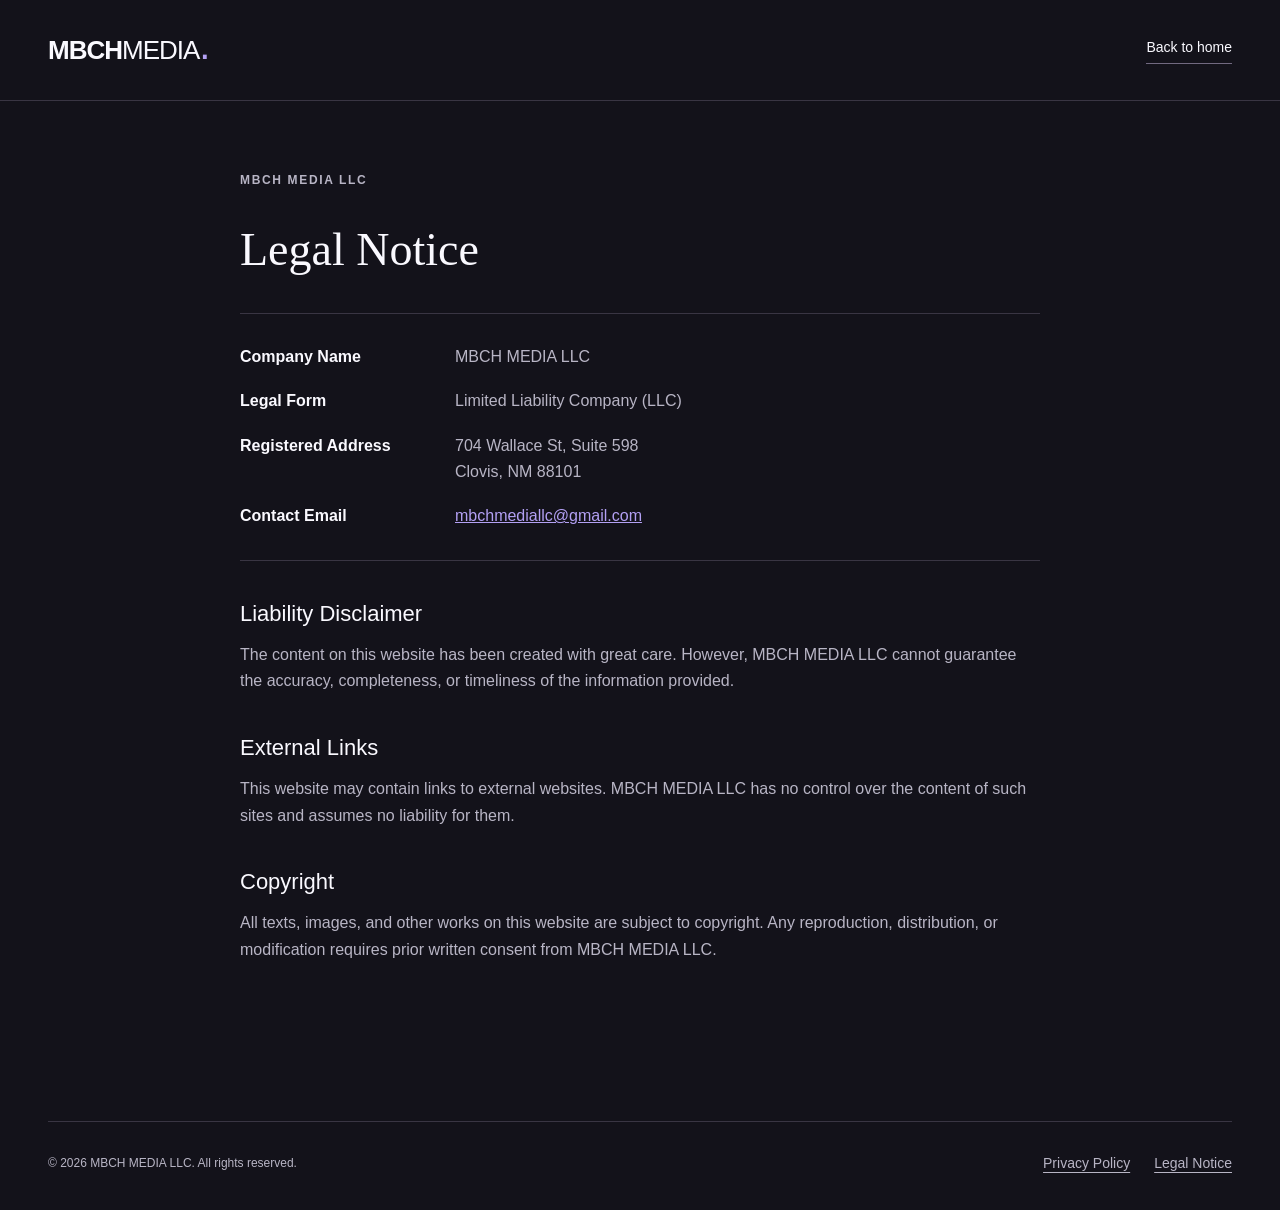
==== legal.html @ a82c26c4 "Add files via upload" ====
<!doctype html><html lang="en"><head><meta charset="utf-8"><meta name="viewport" content="width=device-width, initial-scale=1"><title>Legal Notice | MBCH MEDIA</title><meta name="description" content="Company information, contact details and copyright notice for MBCH MEDIA LLC."><link rel="icon" href="assets/favicon.png"><link rel="stylesheet" href="styles.css"></head><body><a class="skip-link" href="#main">Skip to content</a><header class="header"><div class="container header-inner"><a class="wordmark" href="./" aria-label="MBCH Media home"><strong>MBCH</strong><span>MEDIA</span><i aria-hidden="true">.</i></a><a class="text-link" href="./">Back to home</a></div></header><main id="main" class="container legal-page"><p class="eyebrow">MBCH MEDIA LLC</p><h1>Legal Notice</h1><dl class="legal-details"><dt>Company Name</dt><dd>MBCH MEDIA LLC</dd><dt>Legal Form</dt><dd>Limited Liability Company (LLC)</dd><dt>Registered Address</dt><dd>704 Wallace St, Suite 598<br>Clovis, NM 88101</dd><dt>Contact Email</dt><dd><a href="mailto:mbchmediallc@gmail.com">mbchmediallc@gmail.com</a></dd></dl>
<h2>Liability Disclaimer</h2><p>The content on this website has been created with great care. However, MBCH MEDIA LLC cannot guarantee the accuracy, completeness, or timeliness of the information provided.</p>
<h2>External Links</h2><p>This website may contain links to external websites. MBCH MEDIA LLC has no control over the content of such sites and assumes no liability for them.</p>
<h2>Copyright</h2><p>All texts, images, and other works on this website are subject to copyright. Any reproduction, distribution, or modification requires prior written consent from MBCH MEDIA LLC.</p></main><footer class="footer container"><div class="footer-bottom"><p>© 2026 MBCH MEDIA LLC. All rights reserved.</p><nav class="footer-legal" aria-label="Legal information"><a href="./privacy.html">Privacy Policy</a><a href="./legal.html">Legal Notice</a></nav></div></footer></body></html>
---- styles.css ----
@charset "UTF-8";
:root{--ink:#13121a;--panel:#1d1b27;--paper:#f7f7fa;--white:#faf9ff;--muted:#b8b5c5;--accent:#b3a0f4;--purple:#7250d4;--border:#393543;--max:1200px}*{box-sizing:border-box}html{scroll-behavior:smooth;scroll-padding-top:95px}body{margin:0;background:var(--ink);color:var(--white);font-family:Arial,Helvetica,sans-serif;font-size:16px;line-height:1.65}a{color:inherit;text-decoration:none}button,input,textarea,select{font:inherit}button,a,input,textarea,select{-webkit-tap-highlight-color:transparent}a,button{touch-action:manipulation}a:focus-visible,button:focus-visible{outline:3px solid var(--accent);outline-offset:6px}input:focus-visible,textarea:focus-visible,select:focus-visible{outline:2px solid var(--purple);outline-offset:3px}.container{width:min(var(--max),calc(100% - 96px));margin-inline:auto}.skip-link{position:fixed;z-index:99;top:10px;left:10px;transform:translateY(-160%);background:var(--white);color:var(--ink);padding:10px 20px}.skip-link:focus{transform:none}.header{border-bottom:1px solid var(--border);background:var(--ink)}.header-inner{min-height:100px;display:flex;align-items:center;justify-content:space-between;gap:24px}.wordmark{font-size:26px;letter-spacing:-1px;white-space:nowrap;line-height:1}.wordmark strong{font-weight:800}.wordmark span{font-weight:400}.wordmark i{font-style:normal;color:var(--accent);font-size:40px;line-height:0}.header nav{display:flex;gap:36px;align-items:center;font-size:14px}.header nav a:not(.nav-contact){color:var(--muted)}.header nav a:hover{color:var(--white)}.nav-contact{padding:10px 20px;border:1px solid #60566f;border-radius:4px}.nav-contact:hover{border-color:var(--accent)}.menu-toggle{display:none;background:none;border:1px solid var(--border);color:var(--white);padding:8px 14px;border-radius:4px}.hero{display:grid;grid-template-columns:1.14fr 1fr;gap:44px;padding-top:76px}.eyebrow{font-size:12px;font-weight:600;letter-spacing:1.65px;text-transform:uppercase;display:flex;align-items:center;gap:12px;margin:0 0 30px}.hero .eyebrow{color:var(--accent)}.line{width:24px;height:1px;background:currentColor}.hero h1{font-family:Georgia,'Times New Roman',serif;font-size:clamp(52px,5.65vw,84px);font-weight:400;line-height:1.07;letter-spacing:-3px;margin:0 0 30px}em{font-weight:400;color:var(--accent)}.hero-description{color:var(--muted);max-width:435px;font-size:17px;line-height:1.75;margin:0 0 32px}.hero-actions{display:flex;align-items:center;gap:24px;flex-wrap:wrap}.button{border:0;border-radius:4px;display:inline-flex;align-items:center;justify-content:center;background:var(--accent);color:var(--ink);font-size:14px;font-weight:600;padding:15px 23px;cursor:pointer;min-height:50px;transition:background .2s,transform .2s}.button:hover{background:#c7b8ff;transform:translateY(-2px)}.text-link{font-size:14px;border-bottom:1px solid #716980;padding-bottom:4px}.text-link:hover{color:var(--accent)}.hero-image{margin:0;position:relative;border-radius:4px;overflow:hidden;background:var(--panel);min-height:460px}.hero-image img{height:100%;width:100%;object-fit:cover;object-position:61% center;display:block;position:absolute;inset:0}.hero-image:after{content:"";position:absolute;inset:40% 0 0;background:linear-gradient(transparent,rgba(19,18,26,.8));pointer-events:none}.hero-image figcaption{position:absolute;z-index:1;bottom:25px;left:28px;right:28px;display:flex;flex-direction:column;font-family:Georgia,serif;font-size:24px;line-height:1.3}.hero-image figcaption span:last-child{color:#d4c8fa;font-style:italic}.hero-foot{grid-column:1/-1;margin-top:18px;display:flex;justify-content:space-between;gap:20px;border-top:1px solid var(--border);padding:21px 0 29px;font-size:12px;letter-spacing:.4px;color:var(--muted)}.light-section{background:var(--paper);color:var(--ink)}.light-section em{color:var(--purple)}.about{padding:70px 0 65px}.section-top{display:flex;align-items:baseline;justify-content:space-between;gap:20px;margin-bottom:45px}.section-top .eyebrow{margin:0}.section-note{font-size:12px;color:#6b6479}.about-grid{display:grid;grid-template-columns:1fr 1fr;gap:80px;align-items:start}h2{font-family:Georgia,'Times New Roman',serif;font-size:clamp(38px,4vw,58px);font-weight:400;line-height:1.15;letter-spacing:-1.6px;margin:0}.about-copy p{color:#665f72;margin:0 0 22px}.about-copy .lead{font-size:20px;line-height:1.6;color:var(--ink)}.formats{display:grid;grid-template-columns:repeat(4,1fr);margin-top:48px;border-top:1px solid #dedce5;padding-top:25px;gap:25px}.format-number{font-size:12px;color:var(--purple)}h3{font-size:18px;font-weight:500;margin:15px 0 6px}.formats p{font-size:14px;color:#665f72;margin:0}.values{padding-top:70px;padding-bottom:85px}.values .section-note{color:var(--muted)}.values-heading{display:flex;align-items:end;justify-content:space-between;gap:40px;margin-bottom:45px}.values-heading>p{max-width:330px;color:var(--muted);margin:0 0 4px}.value-grid{display:grid;grid-template-columns:repeat(3,1fr);gap:0;border-top:1px solid var(--border);border-bottom:1px solid var(--border)}.value-grid article{padding:32px 36px 32px 0}.value-grid article+article{border-left:1px solid var(--border);padding-left:36px}.value-number{font-family:Georgia,serif;font-size:30px;color:var(--accent);font-style:italic}.value-grid h3{font-family:Georgia,serif;font-size:30px;margin:22px 0 12px}.value-grid p{color:var(--muted);max-width:280px;margin:0 0 32px}.value-tag{font-size:12px;letter-spacing:.5px;color:var(--accent)}.contact{padding:70px 0 65px}.contact-grid{display:grid;grid-template-columns:.95fr 1fr;gap:95px}.contact-copy>p{max-width:330px;color:#665f72;margin:24px 0}.email-link{font-size:18px;border-bottom:1px solid #9989c6;padding-bottom:4px;display:inline-block;margin-top:12px;overflow-wrap:anywhere}.contact-copy .response-note{font-size:13px;margin-top:20px}.form-row{display:grid;grid-template-columns:1fr 1fr;gap:20px}.field{margin-bottom:19px;min-width:0}label{font-size:14px;display:block;margin-bottom:7px}label span{color:var(--purple)}input,select,textarea{width:100%;border:1px solid #d9d5e1;border-radius:4px;background:#fff;color:var(--ink);padding:11px 12px;min-height:46px}input::placeholder,textarea::placeholder{color:#817a8c;opacity:1}textarea{resize:vertical}select{cursor:pointer}.form-note{font-size:13px;line-height:1.6;color:#665f72;margin:2px 0 19px}.button-dark{background:var(--ink);color:var(--white)}.button-dark:hover{background:#35294b}.copy-button{display:inline-block;color:#534562;background:none;border:0;border-bottom:1px solid #9989c6;padding:4px 0;margin-left:15px;font-size:13px;cursor:pointer}.copy-button[hidden]{display:none}.form-status{font-size:13px;color:#534562;margin:12px 0 0;min-height:22px}.footer{padding-top:42px;padding-bottom:24px}.footer-main{display:flex;justify-content:space-between;align-items:center;gap:25px;padding-bottom:35px}.footer-main p{color:var(--muted);font-size:14px;margin:0}.footer-bottom{border-top:1px solid var(--border);padding-top:20px;display:flex;justify-content:space-between;gap:25px;font-size:12px;color:var(--muted)}.footer-bottom p{margin:0}.footer-bottom a:hover{color:var(--white)}.legal-page{max-width:800px;padding:70px 0 100px}.legal-page h1{font-family:Georgia,serif;font-size:46px;font-weight:400;line-height:1.2}.legal-page h2{font-family:Arial,sans-serif;font-size:22px;letter-spacing:0;margin-top:40px}.legal-page p{color:var(--muted)}.legal-page a{text-decoration:underline;color:var(--accent)}
@media(min-width:1500px){.hero h1{font-size:84px}}
@media(max-width:1050px){.container{width:calc(100% - 64px)}.hero{gap:28px;padding-top:60px}.hero h1{font-size:62px}.hero-actions{gap:16px}.hero-image{min-height:475px}.about-grid{gap:40px}.contact-grid{gap:45px}.contact h2{font-size:46px}}
@media(max-width:760px){.container{width:calc(100% - 40px)}.header-inner{min-height:80px;flex-wrap:wrap;gap:20px;padding:20px 0}.wordmark{font-size:23px}.header nav{gap:20px;font-size:13px}.nav-contact{padding:8px 12px}.hero{padding-top:42px;grid-template-columns:1fr;gap:30px}.hero h1{font-size:clamp(48px,10vw,72px);letter-spacing:-2px}.eyebrow{font-size:11px;letter-spacing:1.3px;margin-bottom:24px}.hero-description{font-size:16px}.hero-image{min-height:355px}.hero-foot{margin-top:0;font-size:11px;flex-direction:column;gap:5px;padding-top:20px;padding-bottom:25px}.about,.contact{padding:45px 0}.section-top{margin-bottom:32px}.section-note{display:none}.about-grid,.contact-grid{grid-template-columns:1fr;gap:30px}h2,.contact h2{font-size:42px}.about-copy .lead{font-size:19px}.formats{grid-template-columns:1fr 1fr;gap:28px 20px;margin-top:24px}.values{padding-top:45px;padding-bottom:50px}.values-heading{flex-direction:column;align-items:start;gap:20px;margin-bottom:30px}.values-heading>p{max-width:100%}.value-grid{grid-template-columns:1fr}.value-grid article{padding:26px 0;display:grid;grid-template-columns:45px 1fr;gap:0 16px}.value-grid article+article{border-left:none;border-top:1px solid var(--border);padding:26px 0}.value-number{grid-row:1/4}.value-grid h3{margin:0 0 10px}.value-grid p{max-width:100%;margin-bottom:15px}.value-tag{grid-column:2}.contact-copy>p{max-width:100%}.email-link{margin-top:0}.footer-main{flex-wrap:wrap;align-items:start}.footer-main p{width:100%;order:3}.footer-bottom{flex-direction:column;gap:10px}.legal-page h1{font-size:38px}}
@media(max-width:470px){.header nav{width:100%;justify-content:space-between;gap:12px}.header.js-enabled .menu-toggle{display:block}.header.js-enabled nav:not(.is-open){display:none}.header.js-enabled nav.is-open{display:flex;flex-direction:column;align-items:stretch;gap:0}.header.js-enabled nav a{padding:12px 0}.header.js-enabled .nav-contact{border:0;border-radius:0;color:var(--accent)}.hero-actions{align-items:start;flex-direction:column;gap:20px}.hero-image{min-height:300px}.form-row{grid-template-columns:1fr;gap:0}.copy-button{margin:18px 0 0;display:block}.hero h1{font-size:clamp(42px,13.3vw,52px)}.hero .eyebrow{font-size:10px;letter-spacing:1.1px}h2,.contact h2{font-size:38px}}
@media(prefers-reduced-motion:reduce){html{scroll-behavior:auto}*,*:before,*:after{transition:none!important;animation:none!important}}

.footer-legal{display:flex;gap:24px;flex-wrap:wrap;position:relative;z-index:1}.footer-legal a{display:inline-flex;align-items:center;min-height:44px;padding:8px 0;font-size:14px;text-decoration:underline;text-underline-offset:4px;cursor:pointer;pointer-events:auto}.footer-bottom{align-items:center}.legal-page ul{color:var(--muted);padding-left:24px}.legal-details{display:grid;grid-template-columns:190px 1fr;gap:18px 25px;margin-top:36px;border-block:1px solid var(--border);padding:30px 0}.legal-details dt{font-weight:600}.legal-details dd{margin:0;color:var(--muted)}
@media(max-width:760px){.legal-details{grid-template-columns:1fr;gap:5px}.legal-details dd{margin-bottom:15px}.footer-bottom{align-items:flex-start}}
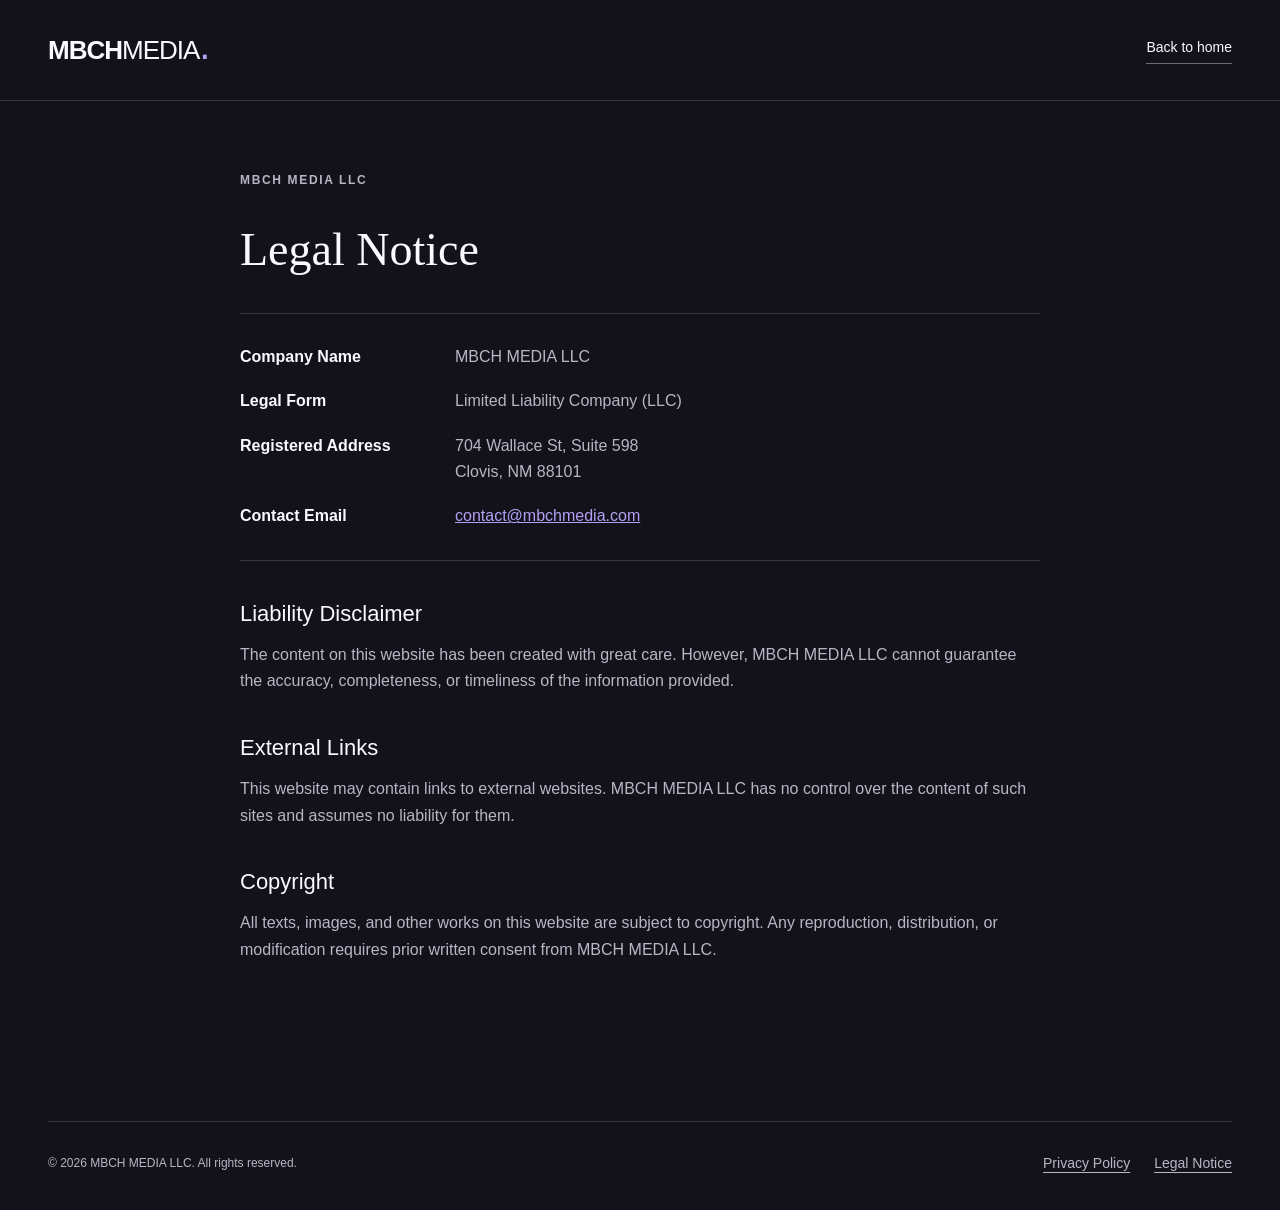
==== commit 58d0f8fe: "Add files via upload" ====
--- a/legal.html
+++ b/legal.html
@@ -1,4 +1,4 @@
-<!doctype html><html lang="en"><head><meta charset="utf-8"><meta name="viewport" content="width=device-width, initial-scale=1"><title>Legal Notice | MBCH MEDIA</title><meta name="description" content="Company information, contact details and copyright notice for MBCH MEDIA LLC."><link rel="icon" href="assets/favicon.png"><link rel="stylesheet" href="styles.css"></head><body><a class="skip-link" href="#main">Skip to content</a><header class="header"><div class="container header-inner"><a class="wordmark" href="./" aria-label="MBCH Media home"><strong>MBCH</strong><span>MEDIA</span><i aria-hidden="true">.</i></a><a class="text-link" href="./">Back to home</a></div></header><main id="main" class="container legal-page"><p class="eyebrow">MBCH MEDIA LLC</p><h1>Legal Notice</h1><dl class="legal-details"><dt>Company Name</dt><dd>MBCH MEDIA LLC</dd><dt>Legal Form</dt><dd>Limited Liability Company (LLC)</dd><dt>Registered Address</dt><dd>704 Wallace St, Suite 598<br>Clovis, NM 88101</dd><dt>Contact Email</dt><dd><a href="mailto:mbchmediallc@gmail.com">mbchmediallc@gmail.com</a></dd></dl>
+<!doctype html><html lang="en"><head><meta charset="utf-8"><meta name="viewport" content="width=device-width, initial-scale=1"><title>Legal Notice | MBCH MEDIA</title><meta name="description" content="Company information, contact details and copyright notice for MBCH MEDIA LLC."><link rel="icon" href="assets/favicon.png"><link rel="stylesheet" href="styles.css"></head><body><a class="skip-link" href="#main">Skip to content</a><header class="header"><div class="container header-inner"><a class="wordmark" href="./" aria-label="MBCH Media home"><strong>MBCH</strong><span>MEDIA</span><i aria-hidden="true">.</i></a><a class="text-link" href="./">Back to home</a></div></header><main id="main" class="container legal-page"><p class="eyebrow">MBCH MEDIA LLC</p><h1>Legal Notice</h1><dl class="legal-details"><dt>Company Name</dt><dd>MBCH MEDIA LLC</dd><dt>Legal Form</dt><dd>Limited Liability Company (LLC)</dd><dt>Registered Address</dt><dd>704 Wallace St, Suite 598<br>Clovis, NM 88101</dd><dt>Contact Email</dt><dd><a href="mailto:contact@mbchmedia.com">contact@mbchmedia.com</a></dd></dl>
 <h2>Liability Disclaimer</h2><p>The content on this website has been created with great care. However, MBCH MEDIA LLC cannot guarantee the accuracy, completeness, or timeliness of the information provided.</p>
 <h2>External Links</h2><p>This website may contain links to external websites. MBCH MEDIA LLC has no control over the content of such sites and assumes no liability for them.</p>
 <h2>Copyright</h2><p>All texts, images, and other works on this website are subject to copyright. Any reproduction, distribution, or modification requires prior written consent from MBCH MEDIA LLC.</p></main><footer class="footer container"><div class="footer-bottom"><p>© 2026 MBCH MEDIA LLC. All rights reserved.</p><nav class="footer-legal" aria-label="Legal information"><a href="./privacy.html">Privacy Policy</a><a href="./legal.html">Legal Notice</a></nav></div></footer></body></html>
--- a/styles.css
+++ b/styles.css
@@ -8,3 +8,5 @@
 
 .footer-legal{display:flex;gap:24px;flex-wrap:wrap;position:relative;z-index:1}.footer-legal a{display:inline-flex;align-items:center;min-height:44px;padding:8px 0;font-size:14px;text-decoration:underline;text-underline-offset:4px;cursor:pointer;pointer-events:auto}.footer-bottom{align-items:center}.legal-page ul{color:var(--muted);padding-left:24px}.legal-details{display:grid;grid-template-columns:190px 1fr;gap:18px 25px;margin-top:36px;border-block:1px solid var(--border);padding:30px 0}.legal-details dt{font-weight:600}.legal-details dd{margin:0;color:var(--muted)}
 @media(max-width:760px){.legal-details{grid-template-columns:1fr;gap:5px}.legal-details dd{margin-bottom:15px}.footer-bottom{align-items:flex-start}}
+
+.button:disabled{opacity:.65;cursor:wait;transform:none}.form-status[data-state="success"]{color:#26613e}.form-status[data-state="error"]{color:#992b39}.form-note a{text-decoration:underline;text-underline-offset:3px}
